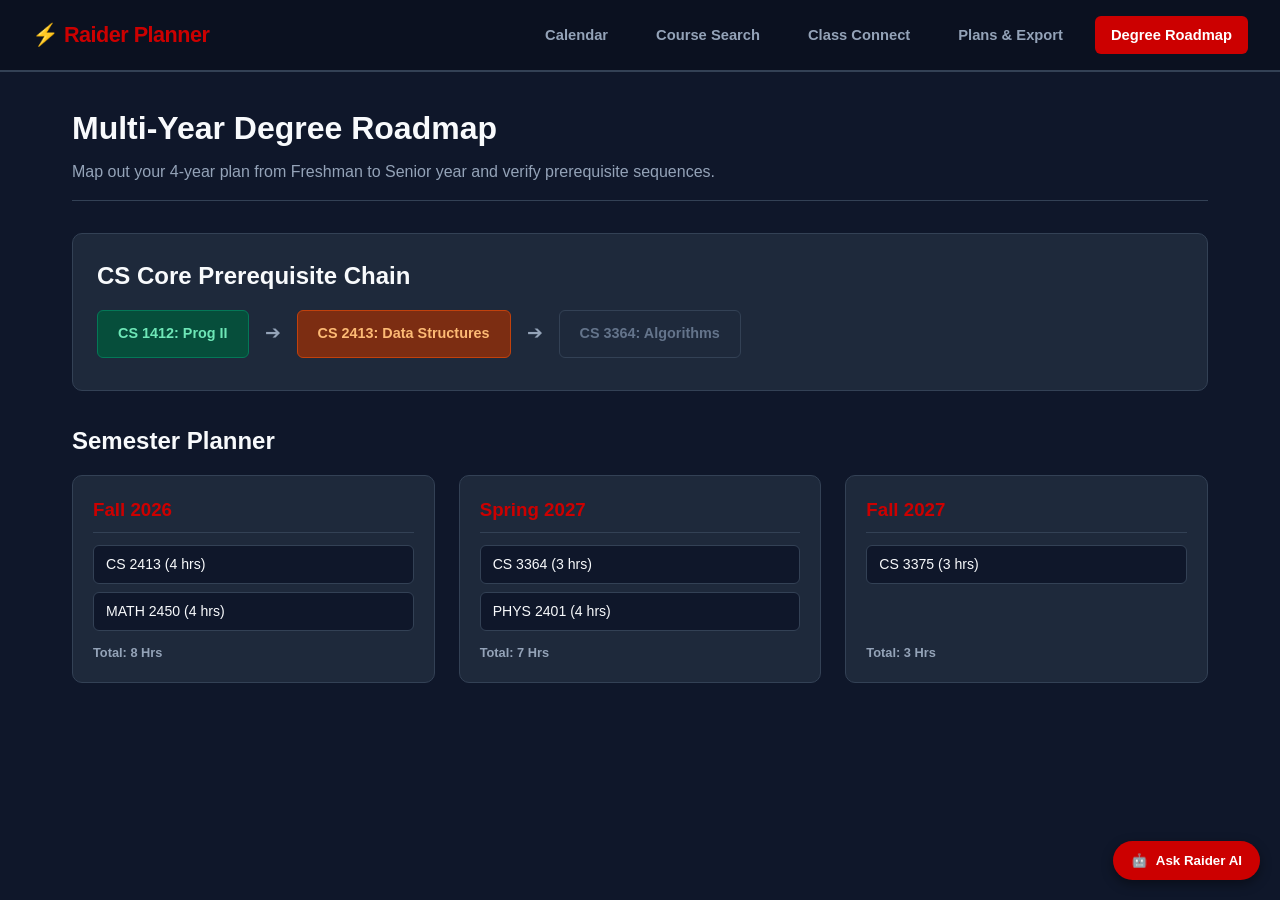
==== templates/degree-map.html @ e4155154 "Completely updated and added all new files" ====
<!DOCTYPE html>
<html lang="en">
<head>
  <meta charset="UTF-8" />
  <title>Raider Planner - Multi-Year Degree Roadmap</title>
  <link rel="stylesheet" href="../static/css/style.css" />
</head>
<body class="bg-slate-900 text-slate-100 font-sans">
  <nav class="navbar">
    <div class="logo">⚡ Raider Planner</div>
    <div class="nav-links">
      <a href="/">Calendar</a>
      <a href="/search.html">Course Search</a>
      <a href="/social">Class Connect</a>
      <a href="/plans">Plans & Export</a>
      <a href="/degree-map" class="active">Degree Roadmap</a>
    </div>
  </nav>

  <main class="container">
    <header class="page-header">
      <h1>Multi-Year Degree Roadmap</h1>
      <p>Map out your 4-year plan from Freshman to Senior year and verify prerequisite sequences.</p>
    </header>

    <!-- Prerequisite Chain Visualization -->
    <div class="prereq-chain-card">
      <h2>CS Core Prerequisite Chain</h2>
      <div class="flowchart">
        <div class="node node-done">CS 1412: Prog II</div>
        <div class="arrow">➔</div>
        <div class="node node-active">CS 2413: Data Structures</div>
        <div class="arrow">➔</div>
        <div class="node node-locked">CS 3364: Algorithms</div>
      </div>
    </div>

    <!-- Multi-Semester Buckets -->
    <h2>Semester Planner</h2>
    <div class="semester-grid">
      <div class="semester-bucket">
        <h3>Fall 2026</h3>
        <ul class="course-list">
          <li>CS 2413 (4 hrs)</li>
          <li>MATH 2450 (4 hrs)</li>
        </ul>
        <span class="hours-count">Total: 8 Hrs</span>
      </div>

      <div class="semester-bucket">
        <h3>Spring 2027</h3>
        <ul class="course-list">
          <li>CS 3364 (3 hrs)</li>
          <li>PHYS 2401 (4 hrs)</li>
        </ul>
        <span class="hours-count">Total: 7 Hrs</span>
      </div>

      <div class="semester-bucket">
        <h3>Fall 2027</h3>
        <ul class="course-list">
          <li>CS 3375 (3 hrs)</li>
        </ul>
        <span class="hours-count">Total: 3 Hrs</span>
      </div>
    </div>
  </main>

  <script src="../static/js/ai-widget.js"></script>
</body>
</html>
---- static/css/style.css ----
/* ==========================================================================
   Raider Planner - Global Theme & Layout Stylesheet
   ========================================================================== */

/* 1. Global Reset & CSS Variables */
:root {
  --bg-main: #0f172a;        /* Dark Slate Base */
  --bg-card: #1e293b;        /* Elevate Slate Card Base */
  --bg-card-hover: #334155;  /* Subtle Hover Accent */
  --border-color: #334155;  /* Card & Divider Borders */
  
  --ttu-red: #CC0000;       /* Texas Tech Red */
  --ttu-red-hover: #990000;
  --text-primary: #f8fafc;   /* Pure Light Text */
  --text-muted: #94a3b8;     /* Muted Grey Text */
  
  --accent-green: #10b981;   /* Active / Full-Time Status */
  --accent-orange: #f59e0b;  /* Exam / Warning Accent */
  --accent-blue: #3b82f6;    /* Info / Discord Accent */
  
  --radius-sm: 6px;
  --radius-md: 10px;
  --radius-lg: 16px;
}

* {
  box-sizing: border-box;
  margin: 0;
  padding: 0;
}

body {
  background-color: var(--bg-main);
  color: var(--text-primary);
  font-family: -apple-system, BlinkMacSystemFont, "Segoe UI", Roboto, Oxygen, Ubuntu, Cantarell, sans-serif;
  line-height: 1.5;
  min-height: 100vh;
}

/* 2. Navigation Bar */
.navbar {
  display: flex;
  justify-content: space-between;
  align-items: center;
  background-color: #0b1120;
  padding: 1rem 2rem;
  border-bottom: 2px solid var(--border-color);
  position: sticky;
  top: 0;
  z-index: 100;
}

.navbar .logo {
  font-size: 1.35rem;
  font-weight: 800;
  color: var(--ttu-red);
  letter-spacing: -0.5px;
}

.nav-links {
  display: flex;
  gap: 1rem;
}

.nav-links a {
  color: var(--text-muted);
  text-decoration: none;
  font-weight: 600;
  font-size: 0.92rem;
  padding: 0.5rem 1rem;
  border-radius: var(--radius-sm);
  transition: all 0.2s ease;
}

.nav-links a:hover {
  color: var(--text-primary);
  background-color: var(--bg-card);
}

.nav-links a.active {
  color: #ffffff;
  background-color: var(--ttu-red);
}

/* 3. Page Layout Containers */
.container {
  max-width: 1200px;
  margin: 0 auto;
  padding: 2rem;
}

.page-header {
  margin-bottom: 2rem;
  border-bottom: 1px solid var(--border-color);
  padding-bottom: 1rem;
}

.page-header h1 {
  font-size: 2rem;
  font-weight: 700;
  margin-bottom: 0.5rem;
}

.page-header p {
  color: var(--text-muted);
  font-size: 1rem;
}

/* 4. Page 1: Calendar Layout */
.app-layout {
  display: grid;
  grid-template-columns: 320px 1fr;
  gap: 1.5rem;
  max-width: 1400px;
  margin: 0 auto;
  padding: 1.5rem;
  height: calc(100vh - 70px);
}

.sidebar {
  background-color: var(--bg-card);
  border: 1px solid var(--border-color);
  border-radius: var(--radius-md);
  padding: 1.25rem;
  display: flex;
  flex-direction: column;
  gap: 1rem;
  overflow-y: auto;
}

.credit-banner {
  background-color: #0f172a;
  border: 1px solid var(--border-color);
  border-radius: var(--radius-sm);
  padding: 0.75rem;
  font-weight: 600;
  font-size: 0.9rem;
  text-align: center;
  color: var(--accent-green);
}

.quick-add {
  display: flex;
  gap: 0.5rem;
}

.quick-add input,
.search-inputs input,
.search-inputs select,
.optin-form input,
.optin-form select,
textarea {
  background-color: #0f172a;
  border: 1px solid var(--border-color);
  color: var(--text-primary);
  padding: 0.65rem 0.85rem;
  border-radius: var(--radius-sm);
  font-size: 0.9rem;
  outline: none;
}

.quick-add input:focus,
.search-inputs input:focus {
  border-color: var(--ttu-red);
}

button {
  background-color: var(--ttu-red);
  color: #ffffff;
  border: none;
  padding: 0.65rem 1.2rem;
  border-radius: var(--radius-sm);
  font-weight: 600;
  cursor: pointer;
  transition: background-color 0.2s ease;
}

button:hover {
  background-color: var(--ttu-red-hover);
}

.calendar-container {
  background-color: var(--bg-card);
  border: 1px solid var(--border-color);
  border-radius: var(--radius-md);
  padding: 1.25rem;
  overflow: hidden;
}

/* 5. Page 2: Course Search Layout */
.search-box-card {
  background-color: var(--bg-card);
  border: 1px solid var(--border-color);
  border-radius: var(--radius-md);
  padding: 1.5rem;
  margin-bottom: 2rem;
}

.search-inputs {
  display: grid;
  grid-template-columns: 1fr 180px 150px;
  gap: 1rem;
}

.results-grid {
  display: grid;
  grid-template-columns: repeat(auto-fill, minmax(320px, 1fr));
  gap: 1.5rem;
}

.course-card {
  background-color: var(--bg-card);
  border: 1px solid var(--border-color);
  border-radius: var(--radius-md);
  padding: 1.25rem;
  display: flex;
  flex-direction: column;
  justify-content: space-between;
  gap: 0.75rem;
}

.course-card .card-header {
  display: flex;
  justify-content: space-between;
  align-items: center;
}

.crn-badge {
  background-color: #0f172a;
  color: var(--accent-orange);
  font-size: 0.75rem;
  font-weight: 700;
  padding: 0.25rem 0.5rem;
  border-radius: 4px;
  border: 1px solid var(--border-color);
}

/* 6. Page 3: Class Connect / Social Layout */
.profile-optin-card {
  background-color: var(--bg-card);
  border: 1px solid var(--border-color);
  border-radius: var(--radius-md);
  padding: 1.5rem;
  margin-bottom: 2.5rem;
}

.optin-form {
  display: grid;
  grid-template-columns: 1fr 1fr 1fr auto;
  gap: 1rem;
  margin-top: 1rem;
}

.section-divider {
  display: flex;
  justify-content: space-between;
  align-items: center;
  margin-bottom: 1.25rem;
}

.group-chats-grid, .classmates-grid {
  display: grid;
  grid-template-columns: repeat(auto-fill, minmax(280px, 1fr));
  gap: 1.5rem;
  margin-bottom: 2.5rem;
}

.chat-card, .peer-card {
  background-color: var(--bg-card);
  border: 1px solid var(--border-color);
  border-radius: var(--radius-md);
  padding: 1.25rem;
}

.badge {
  display: inline-block;
  background-color: var(--accent-blue);
  color: #fff;
  font-size: 0.75rem;
  font-weight: 600;
  padding: 0.2rem 0.6rem;
  border-radius: 12px;
  margin: 0.5rem 0;
}

.join-btn {
  display: block;
  text-align: center;
  background-color: #0f172a;
  color: var(--text-primary);
  border: 1px solid var(--border-color);
  text-decoration: none;
  padding: 0.5rem;
  border-radius: var(--radius-sm);
  font-weight: 600;
  margin-top: 0.75rem;
}

.join-btn:hover {
  border-color: var(--ttu-red);
}

/* 7. Page 4: Schedule Plans & Import/Export Layout */
.plans-grid {
  display: grid;
  grid-template-columns: 1fr 1fr;
  gap: 1.5rem;
  margin-bottom: 2.5rem;
}

.plan-card {
  background-color: var(--bg-card);
  border: 1px solid var(--border-color);
  border-radius: var(--radius-md);
  padding: 1.5rem;
}

.plan-card.active-plan {
  border-color: var(--ttu-red);
}

.plan-header {
  display: flex;
  justify-content: space-between;
  margin-bottom: 1rem;
}

.badge-green { background-color: var(--accent-green); color: #fff; padding: 0.25rem 0.5rem; border-radius: 4px; font-size: 0.75rem; font-weight: bold; }
.badge-gray { background-color: var(--text-muted); color: #fff; padding: 0.25rem 0.5rem; border-radius: 4px; font-size: 0.75rem; font-weight: bold; }

.transfer-section {
  display: grid;
  grid-template-columns: 1fr 1fr;
  gap: 1.5rem;
}

.transfer-card {
  background-color: var(--bg-card);
  border: 1px solid var(--border-color);
  border-radius: var(--radius-md);
  padding: 1.5rem;
  display: flex;
  flex-direction: column;
  gap: 1rem;
}

textarea {
  width: 100%;
  height: 100px;
  resize: vertical;
}

/* 8. Page 5: Degree Roadmap Layout */
.prereq-chain-card {
  background-color: var(--bg-card);
  border: 1px solid var(--border-color);
  border-radius: var(--radius-md);
  padding: 1.5rem;
  margin-bottom: 2rem;
}

.flowchart {
  display: flex;
  align-items: center;
  gap: 1rem;
  margin-top: 1rem;
  overflow-x: auto;
  padding-bottom: 0.5rem;
}

.node {
  padding: 0.75rem 1.25rem;
  border-radius: var(--radius-sm);
  font-weight: bold;
  font-size: 0.9rem;
  white-space: nowrap;
}

.node-done { background-color: #064e3b; color: #6ee7b7; border: 1px solid #047857; }
.node-active { background-color: #7c2d12; color: #fdba74; border: 1px solid #c2410c; }
.node-locked { background-color: #1e293b; color: #64748b; border: 1px solid #334155; }
.arrow { color: var(--text-muted); font-size: 1.2rem; }

.semester-grid {
  display: grid;
  grid-template-columns: repeat(auto-fill, minmax(280px, 1fr));
  gap: 1.5rem;
  margin-top: 1rem;
}

.semester-bucket {
  background-color: var(--bg-card);
  border: 1px solid var(--border-color);
  border-radius: var(--radius-md);
  padding: 1.25rem;
  display: flex;
  flex-direction: column;
  gap: 0.75rem;
}

.semester-bucket h3 {
  border-bottom: 1px solid var(--border-color);
  padding-bottom: 0.5rem;
  color: var(--ttu-red);
}

.course-list {
  list-style: none;
  display: flex;
  flex-direction: column;
  gap: 0.5rem;
}

.course-list li {
  background-color: #0f172a;
  padding: 0.5rem 0.75rem;
  border-radius: var(--radius-sm);
  font-size: 0.88rem;
  border: 1px solid var(--border-color);
}

.hours-count {
  font-size: 0.8rem;
  color: var(--text-muted);
  font-weight: bold;
  margin-top: auto;
}
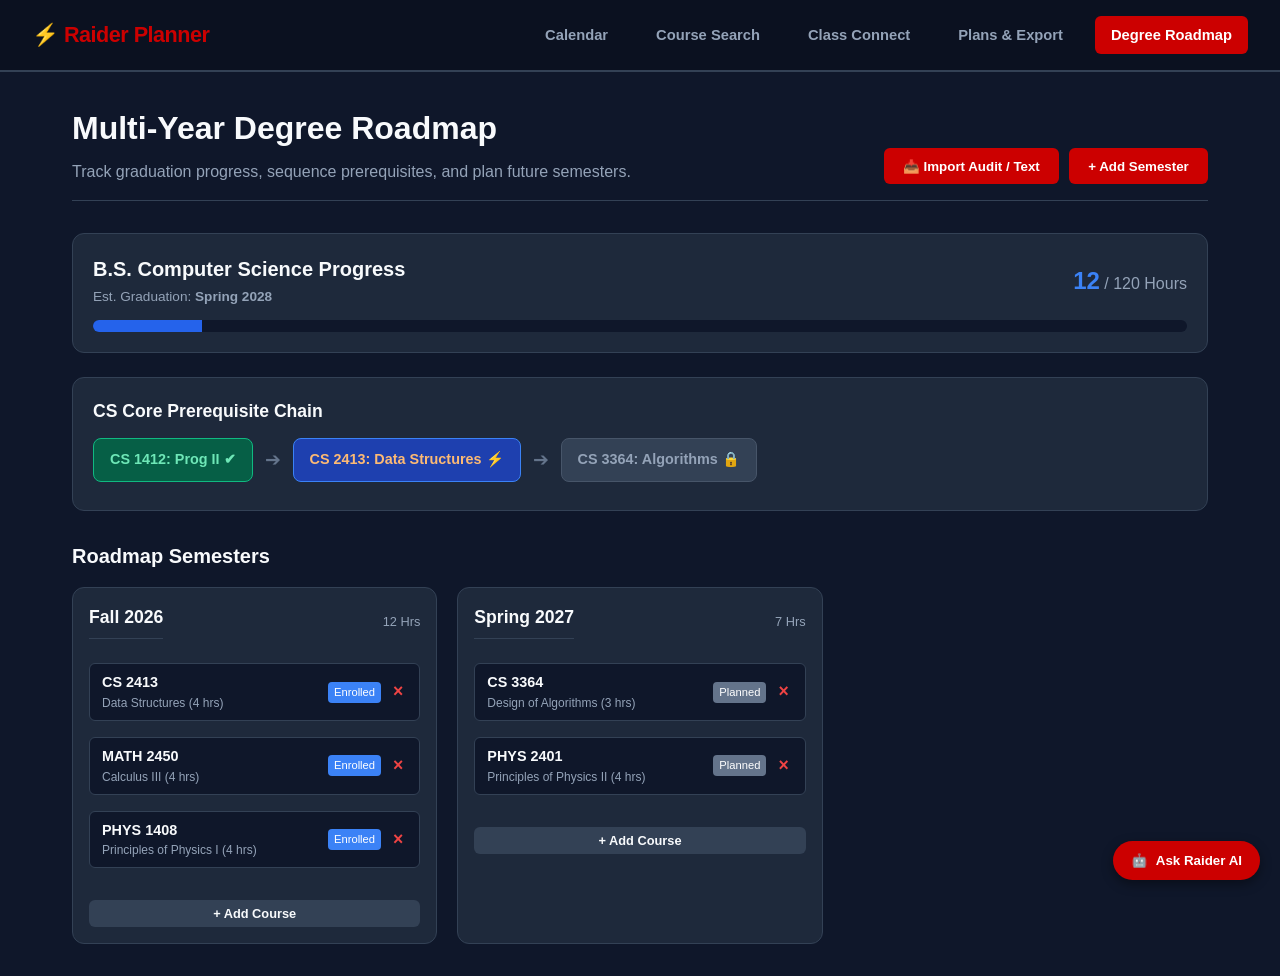
==== commit c2a9232c: "Added calendar function, fixed catalog search, added features, fixed ai agent, finished all pages ex" ====
--- a/templates/degree-map.html
+++ b/templates/degree-map.html
@@ -2,15 +2,18 @@
 <html lang="en">
 <head>
   <meta charset="UTF-8" />
+  <meta name="viewport" content="width=device-width, initial-scale=1.0" />
   <title>Raider Planner - Multi-Year Degree Roadmap</title>
-  <link rel="stylesheet" href="../static/css/style.css" />
+  <link rel="stylesheet" href="../static/css/style.css?v=2" />
 </head>
 <body class="bg-slate-900 text-slate-100 font-sans">
+
+  <!-- Top Navigation Bar -->
   <nav class="navbar">
     <div class="logo">⚡ Raider Planner</div>
     <div class="nav-links">
       <a href="/">Calendar</a>
-      <a href="/search.html">Course Search</a>
+      <a href="/search">Course Search</a>
       <a href="/social">Class Connect</a>
       <a href="/plans">Plans & Export</a>
       <a href="/degree-map" class="active">Degree Roadmap</a>
@@ -18,54 +21,77 @@
   </nav>
 
   <main class="container">
-    <header class="page-header">
-      <h1>Multi-Year Degree Roadmap</h1>
-      <p>Map out your 4-year plan from Freshman to Senior year and verify prerequisite sequences.</p>
+    <!-- Header Banner & Controls -->
+    <header class="page-header" style="display: flex; justify-content: space-between; align-items: flex-end;">
+      <div>
+        <h1>Multi-Year Degree Roadmap</h1>
+        <p>Track graduation progress, sequence prerequisites, and plan future semesters.</p>
+      </div>
+      <div style="display: flex; gap: 10px;">
+        <button onclick="openAuditModal()" class="btn-secondary">📥 Import Audit / Text</button>
+        <button onclick="addSemesterBucket()" class="btn-primary">+ Add Semester</button>
+      </div>
     </header>
 
-    <!-- Prerequisite Chain Visualization -->
-    <div class="prereq-chain-card">
-      <h2>CS Core Prerequisite Chain</h2>
-      <div class="flowchart">
-        <div class="node node-done">CS 1412: Prog II</div>
-        <div class="arrow">➔</div>
-        <div class="node node-active">CS 2413: Data Structures</div>
-        <div class="arrow">➔</div>
-        <div class="node node-locked">CS 3364: Algorithms</div>
+    <!-- Overall Degree Progress Summary -->
+    <div class="card" style="background: #1e293b; padding: 20px; border-radius: 12px; margin-bottom: 24px; border: 1px solid #334155;">
+      <div style="display: flex; justify-content: space-between; align-items: center; margin-bottom: 12px;">
+        <div>
+          <h2 style="margin: 0; font-size: 1.25rem;">B.S. Computer Science Progress</h2>
+          <span style="font-size: 0.85rem; color: #94a3b8;">Est. Graduation: <strong>Spring 2028</strong></span>
+        </div>
+        <div style="text-align: right;">
+          <span id="earnedHoursText" style="font-size: 1.5rem; font-weight: 700; color: #3b82f6;">0</span>
+          <span style="color: #94a3b8;">/ 120 Hours</span>
+        </div>
+      </div>
+      
+      <!-- Progress Bar -->
+      <div style="width: 100%; background: #0f172a; height: 12px; border-radius: 6px; overflow: hidden;">
+        <div id="degreeProgressBar" style="width: 0%; background: #2563eb; height: 100%; transition: width 0.4s ease;"></div>
       </div>
     </div>
 
-    <!-- Multi-Semester Buckets -->
-    <h2>Semester Planner</h2>
-    <div class="semester-grid">
-      <div class="semester-bucket">
-        <h3>Fall 2026</h3>
-        <ul class="course-list">
-          <li>CS 2413 (4 hrs)</li>
-          <li>MATH 2450 (4 hrs)</li>
-        </ul>
-        <span class="hours-count">Total: 8 Hrs</span>
+    <!-- Prerequisite Chain Visualization -->
+    <div class="prereq-chain-card" style="background: #1e293b; padding: 20px; border-radius: 12px; margin-bottom: 30px; border: 1px solid #334155;">
+      <h3 style="margin-top: 0; font-size: 1.1rem; color: #f8fafc;">CS Core Prerequisite Chain</h3>
+      <div class="flowchart" style="display: flex; align-items: center; gap: 12px; flex-wrap: wrap; margin-top: 14px;">
+        <div class="node node-done" style="padding: 10px 16px; background: #065f46; border: 1px solid #10b981; border-radius: 8px;">CS 1412: Prog II ✔</div>
+        <div class="arrow" style="color: #64748b; font-size: 1.2rem;">➔</div>
+        <div class="node node-active" style="padding: 10px 16px; background: #1e40af; border: 1px solid #3b82f6; border-radius: 8px;">CS 2413: Data Structures ⚡</div>
+        <div class="arrow" style="color: #64748b; font-size: 1.2rem;">➔</div>
+        <div class="node node-locked" style="padding: 10px 16px; background: #334155; border: 1px solid #475569; border-radius: 8px; color: #94a3b8;">CS 3364: Algorithms 🔒</div>
       </div>
+    </div>
 
-      <div class="semester-bucket">
-        <h3>Spring 2027</h3>
-        <ul class="course-list">
-          <li>CS 3364 (3 hrs)</li>
-          <li>PHYS 2401 (4 hrs)</li>
-        </ul>
-        <span class="hours-count">Total: 7 Hrs</span>
-      </div>
-
-      <div class="semester-bucket">
-        <h3>Fall 2027</h3>
-        <ul class="course-list">
-          <li>CS 3375 (3 hrs)</li>
-        </ul>
-        <span class="hours-count">Total: 3 Hrs</span>
-      </div>
+    <!-- Multi-Semester Grid -->
+    <h2 style="font-size: 1.25rem; margin-bottom: 16px;">Roadmap Semesters</h2>
+    <div id="semesterGrid" class="semester-grid" style="display: grid; grid-template-columns: repeat(auto-fill, minmax(280px, 1fr)); gap: 20px;">
+      <!-- Dynamic semester cards rendered via degree-map.js -->
     </div>
   </main>
 
+  <!-- DegreeWorks Audit Text Import Modal -->
+  <div id="auditModal" class="modal-overlay hidden">
+    <div class="modal-card">
+      <div class="modal-header">
+        <h3>Import DegreeWorks Audit Text</h3>
+        <button class="close-btn" onclick="closeAuditModal()">&times;</button>
+      </div>
+      <div class="modal-body">
+        <p style="font-size: 0.85rem; color: #94a3b8; margin-bottom: 12px;">
+          Open DegreeWorks, press <strong>Ctrl + A</strong> (Select All), copy the text, and paste it below. Raider Planner will parse your completed courses and credit hours automatically.
+        </p>
+        <textarea id="auditText" rows="8" placeholder="Paste DegreeWorks audit text here..." style="width: 100%; background: #0f172a; border: 1px solid #334155; color: #f8fafc; padding: 10px; border-radius: 8px; outline: none;"></textarea>
+      </div>
+      <div class="modal-actions">
+        <button onclick="closeAuditModal()" class="btn-cancel">Cancel</button>
+        <button onclick="parseAuditText()" class="btn-save">Parse & Load Audit</button>
+      </div>
+    </div>
+  </div>
+
+  <script src="../static/js/degree-map.js?v=1"></script>
   <script src="../static/js/ai-widget.js"></script>
 </body>
 </html>
--- a/static/css/style.css
+++ b/static/css/style.css
@@ -187,6 +187,123 @@
   overflow: hidden;
 }
 
+/* Custom Event Centered Modal Overlay */
+.modal-overlay {
+  position: fixed;
+  inset: 0;
+  background-color: rgba(15, 23, 42, 0.75);
+  backdrop-filter: blur(6px);
+  display: flex;
+  align-items: center;
+  justify-content: center;
+  z-index: 1000;
+  opacity: 1;
+  transition: opacity 0.2s ease-in-out;
+}
+
+.modal-overlay.hidden {
+  display: none;
+  opacity: 0;
+  pointer-events: none;
+}
+
+.modal-card {
+  background: #1e293b;
+  border: 1px solid #334155;
+  border-radius: 12px;
+  width: 100%;
+  max-width: 460px;
+  padding: 24px;
+  box-shadow: 0 20px 25px -5px rgba(0, 0, 0, 0.5);
+  color: #f8fafc;
+}
+
+.modal-header {
+  display: flex;
+  justify-content: space-between;
+  align-items: center;
+  margin-bottom: 18px;
+}
+
+.modal-header h3 {
+  font-size: 1.25rem;
+  font-weight: 600;
+  margin: 0;
+}
+
+.close-btn {
+  background: transparent;
+  border: none;
+  color: #94a3b8;
+  font-size: 1.5rem;
+  cursor: pointer;
+}
+
+.close-btn:hover {
+  color: #f8fafc;
+}
+
+.modal-body .form-group {
+  margin-bottom: 14px;
+  display: flex;
+  flex-direction: column;
+}
+
+.modal-body label {
+  font-size: 0.85rem;
+  color: #94a3b8;
+  margin-bottom: 6px;
+}
+
+.modal-body input, .modal-body select {
+  background: #0f172a;
+  border: 1px solid #334155;
+  border-radius: 6px;
+  padding: 10px;
+  color: #f8fafc;
+  outline: none;
+}
+
+.modal-body input:focus, .modal-body select:focus {
+  border-color: #3b82f6;
+}
+
+.form-row {
+  display: grid;
+  grid-template-columns: 1fr 1fr;
+  gap: 12px;
+}
+
+.modal-actions {
+  display: flex;
+  justify-content: flex-end;
+  gap: 10px;
+  margin-top: 20px;
+}
+
+.btn-cancel {
+  background: #334155;
+  color: #f8fafc;
+  border: none;
+  padding: 8px 16px;
+  border-radius: 6px;
+  cursor: pointer;
+}
+
+.btn-save {
+  background: #2563eb;
+  color: #ffffff;
+  border: none;
+  padding: 8px 16px;
+  border-radius: 6px;
+  font-weight: 600;
+  cursor: pointer;
+}
+
+.btn-save:hover {
+  background: #1d4ed8;
+}
+
 /* 5. Page 2: Course Search Layout */
 .search-box-card {
   background-color: var(--bg-card);
@@ -197,11 +314,31 @@
 }
 
 .search-inputs {
-  display: grid;
-  grid-template-columns: 1fr 180px 150px;
-  gap: 1rem;
-}
-
+  display: flex;
+  flex-wrap: wrap;
+  gap: 0.75rem;
+  align-items:center;
+}
+/* Specific sizing for each input element */
+.search-inputs #term-filter {
+  flex: 0 0 180px;
+  max-width: 180px;
+}
+
+.search-inputs #dept-filter {
+  flex: 0 0 180px;
+  max-width: 180px;
+}
+
+.search-inputs #search-query {
+  flex: 1 1 200px; /* Takes remaining horizontal space */
+  min-width: 150px;
+}
+
+.search-inputs button {
+  flex: 0 0 auto;
+  white-space: nowrap;
+}
 .results-grid {
   display: grid;
   grid-template-columns: repeat(auto-fill, minmax(320px, 1fr));
@@ -424,4 +561,98 @@
   color: var(--text-muted);
   font-weight: bold;
   margin-top: auto;
-}+}
+/* Degree Roadmap Custom Styles */
+.modal-overlay {
+  position: fixed;
+  inset: 0;
+  background-color: rgba(15, 23, 42, 0.75);
+  backdrop-filter: blur(6px);
+  display: flex;
+  align-items: center;
+  justify-content: center;
+  z-index: 1000;
+}
+
+.modal-overlay.hidden {
+  display: none;
+  pointer-events: none;
+}
+
+.modal-card {
+  background: #1e293b;
+  border: 1px solid #334155;
+  border-radius: 12px;
+  width: 100%;
+  max-width: 500px;
+  padding: 24px;
+  box-shadow: 0 20px 25px -5px rgba(0, 0, 0, 0.5);
+  color: #f8fafc;
+}
+
+.modal-header {
+  display: flex;
+  justify-content: space-between;
+  align-items: center;
+  margin-bottom: 16px;
+}
+
+.modal-header h3 {
+  margin: 0;
+  font-size: 1.2rem;
+  font-weight: 600;
+}
+
+.close-btn {
+  background: transparent;
+  border: none;
+  color: #94a3b8;
+  font-size: 1.5rem;
+  cursor: pointer;
+}
+
+.close-btn:hover {
+  color: #f8fafc;
+}
+
+.modal-actions {
+  display: flex;
+  justify-content: flex-end;
+  gap: 10px;
+  margin-top: 18px;
+}
+
+.btn-cancel {
+  background: #334155;
+  color: #f8fafc;
+  border: none;
+  padding: 8px 16px;
+  border-radius: 6px;
+  cursor: pointer;
+}
+
+.btn-save {
+  background: #2563eb;
+  color: #ffffff;
+  border: none;
+  padding: 8px 16px;
+  border-radius: 6px;
+  font-weight: 600;
+  cursor: pointer;
+}
+
+.btn-save:hover {
+  background: #1d4ed8;
+}
+
+/* Prerequisite Flowchart Animations */
+.node {
+  transition: transform 0.2s ease, box-shadow 0.2s ease;
+  font-weight: 600;
+  font-size: 0.9rem;
+}
+
+.node:hover {
+  transform: translateY(-2px);
+  box-shadow: 0 4px 12px rgba(0, 0, 0, 0.3);
+}
